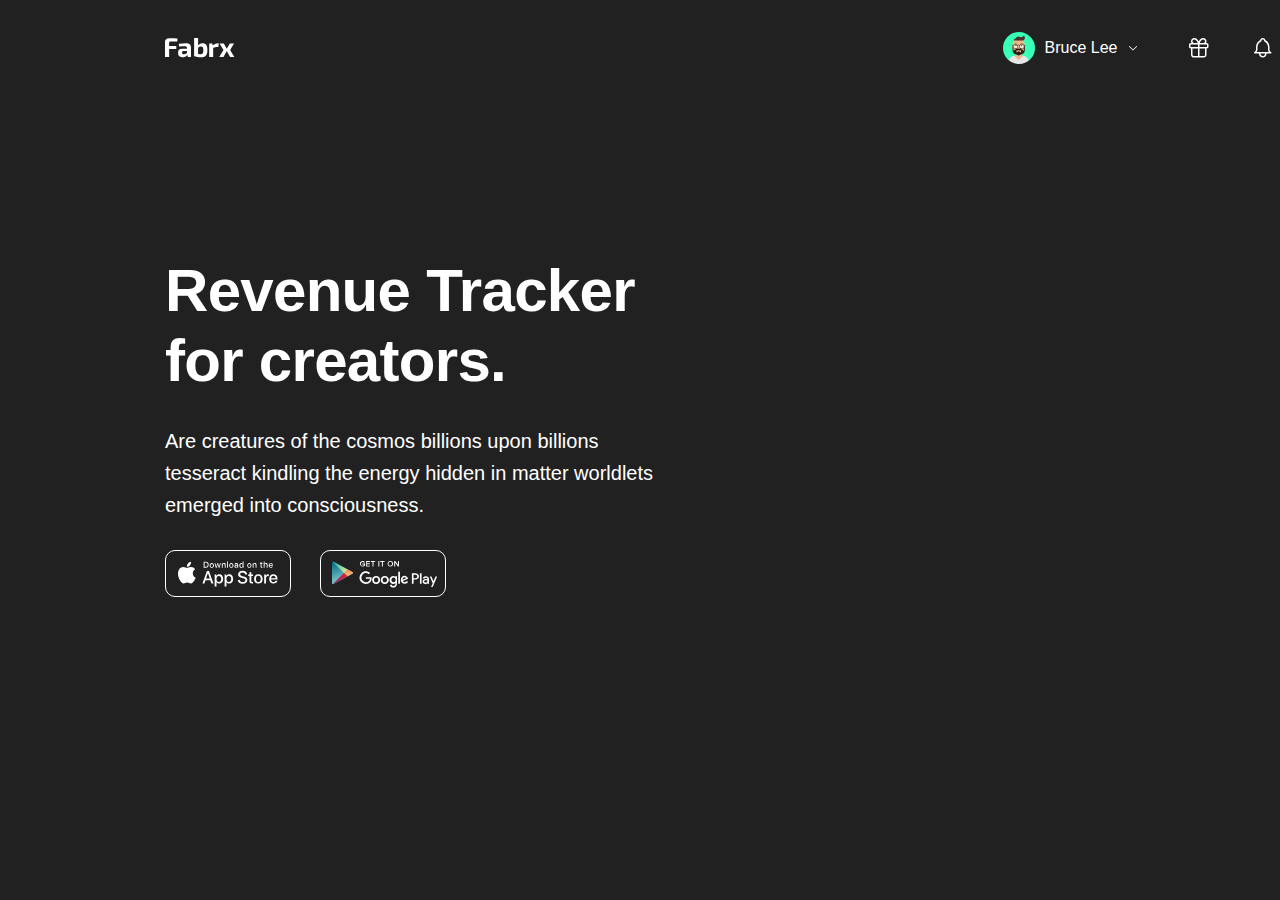
==== saas.html @ 23796266 "header kısmı yapıldı" ====
<!DOCTYPE html>
<html lang="tr">
<head>
    <meta charset="UTF-8">
    <meta name="viewport" content="width=device-width, initial-scale=1.0">
    <title>SAAS</title>
    <link rel="stylesheet" href="assets/css/reset.css">
    <link rel="stylesheet" href="assets/css/saas.css">
</head>
<body>
    <div class="container">

         <div class="header">
                <a href="saas.html"><img src="assets/img/Logo.svg" alt="Fabrx"></a>
                
                <div class="user">
                    <a href="#"><img src="assets/img/avatar.png" alt="Bruce Lee"></a>
                    <a href="#">Bruce Lee</a>
                    <img src="assets/img/arrow-icon.svg" alt="arrow">

                    
                </div>
                <div class="icons">
                    <img src="assets/img/Icon 01.svg" alt="gift" >
                    <img src="assets/img/Icon 02.svg" alt="notification">
                </div>

            </div>
            
            <div class="hero">
                <div class="content">
                    <h2>Revenue Tracker <br> for creators.</h2>
                    <p>Are creatures of the cosmos billions upon billions <br> tesseract kindling 
                        the energy hidden in matter worldlets <br> emerged into consciousness.</p>
                        <div class="uygulama">
                            <img src="assets/img/App-Store.svg" >
                        <img src="assets/img/google-play-badge.svg">
                        </div>
                        
                </div>

            </div>
        </div>
    
   
</body>
</html>
---- assets/css/saas.css ----
*{
    box-sizing: border-box;
}


body{
background: #212121;
font-family:'Segoe UI', Tahoma, Geneva, Verdana, sans-serif;
} 

a{
    text-decoration: none;
}


.container
{ 
    width: 1440px;
    margin: auto;
    background: rgba(216, 216, 216, 0.00);
    
}
.header
{    margin: 32px 165px;
    display: flex;
    justify-content: space-between;
    align-items: center;

}
.header img{
    display: block;
    max-width: 100%;

}
.user a{
color: var(--neutral-white, #FFF);
text-align: right;
font-size: 16px;
font-style: normal;
font-weight: 400;
line-height: 28px; /* 175% */
}


.user
{
    display: flex;
    gap:10px;
    align-items: center;
    padding-left:720px;
    
    

}

.user img{
    border-radius: 50%;
}
.icons
{
    display:inline-flex;
    align-items: center;
    gap:40px;
}

.content
{   display: flex;
    margin: 140px 165px;
    flex-direction: column;
    align-items: flex-start;
    gap: 29px;
    align-self: stretch;
    

}
.content h2
{  margin-top: 52px;
    color: #FFF;
    font-size: 60px;
    line-height: 70px; /* 116.667% */
    letter-spacing: -0.7px;
    
}
.content p{
   
    color: #FFF;
    font-size: 20px;
    font-style: normal;
    line-height: 32px; /* 160% */
    
        
}
.uygulama
{  
    display: flex;
    gap:29px;
}
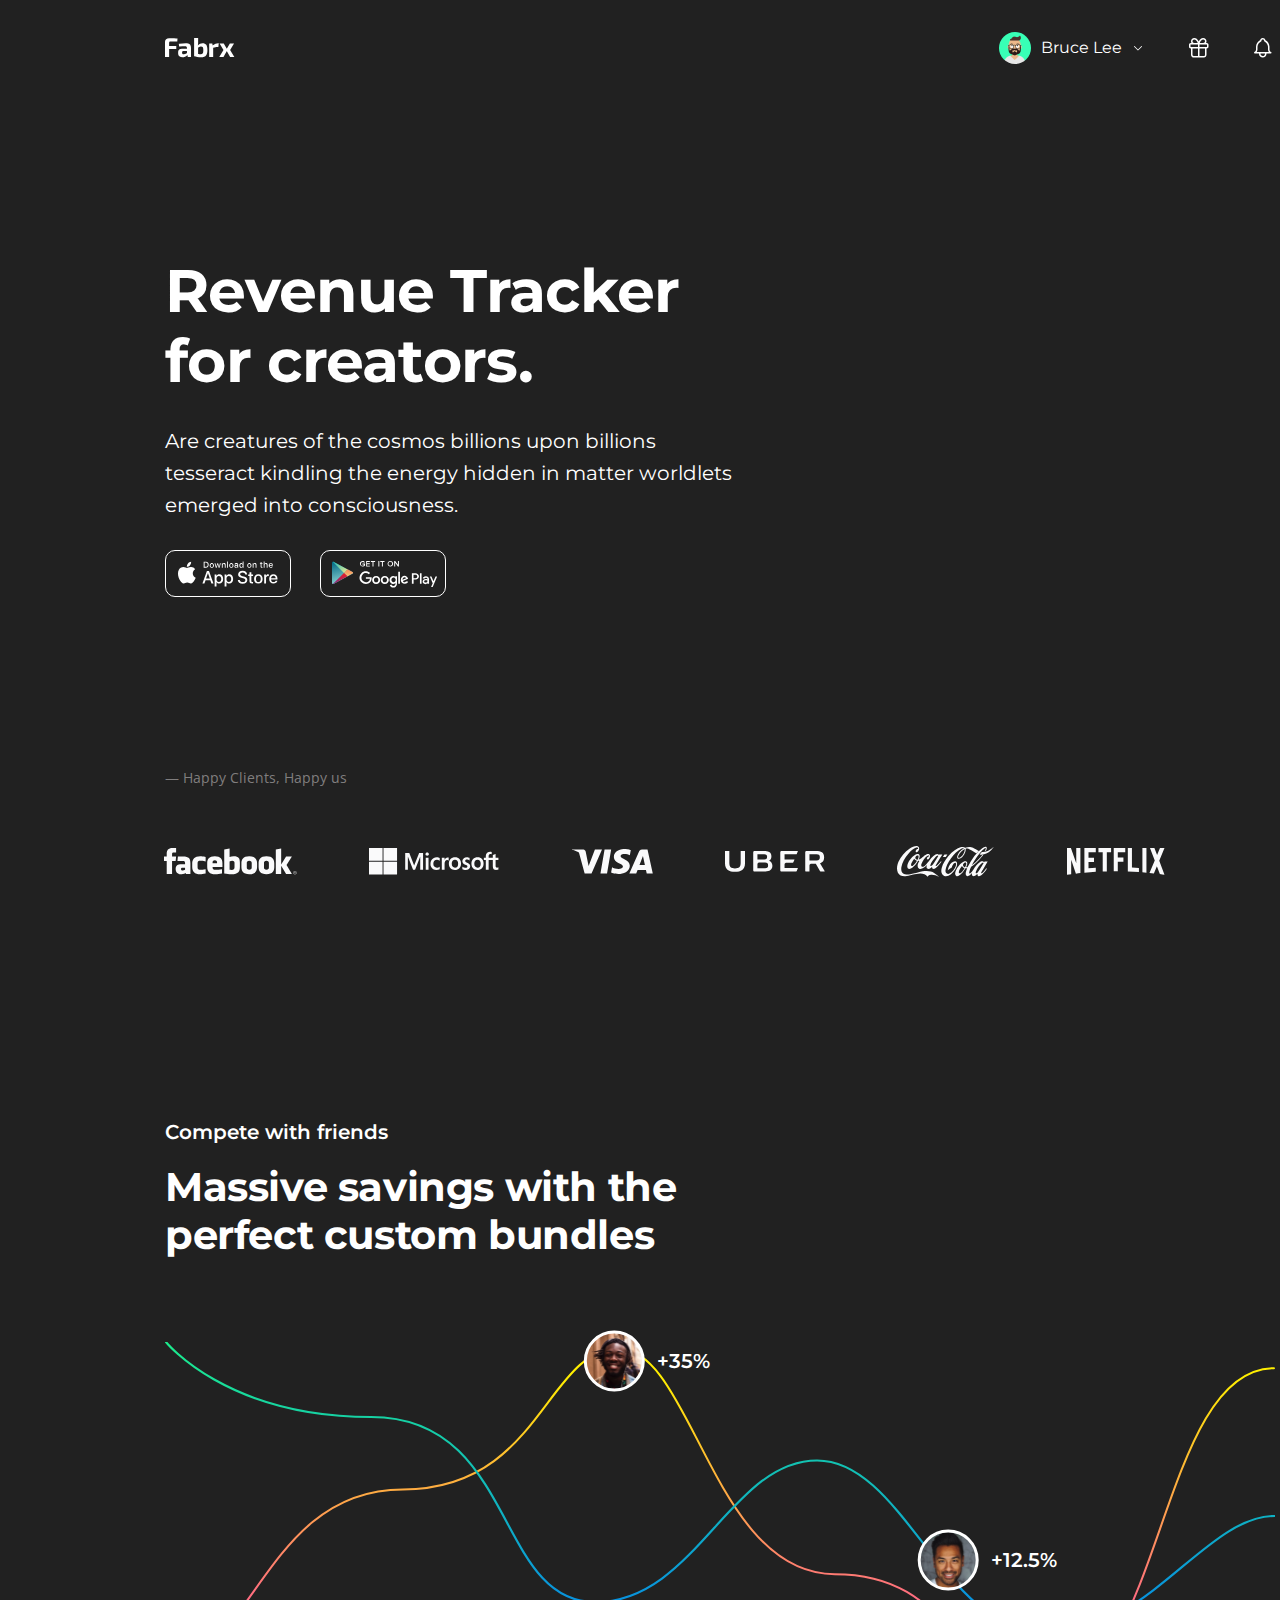
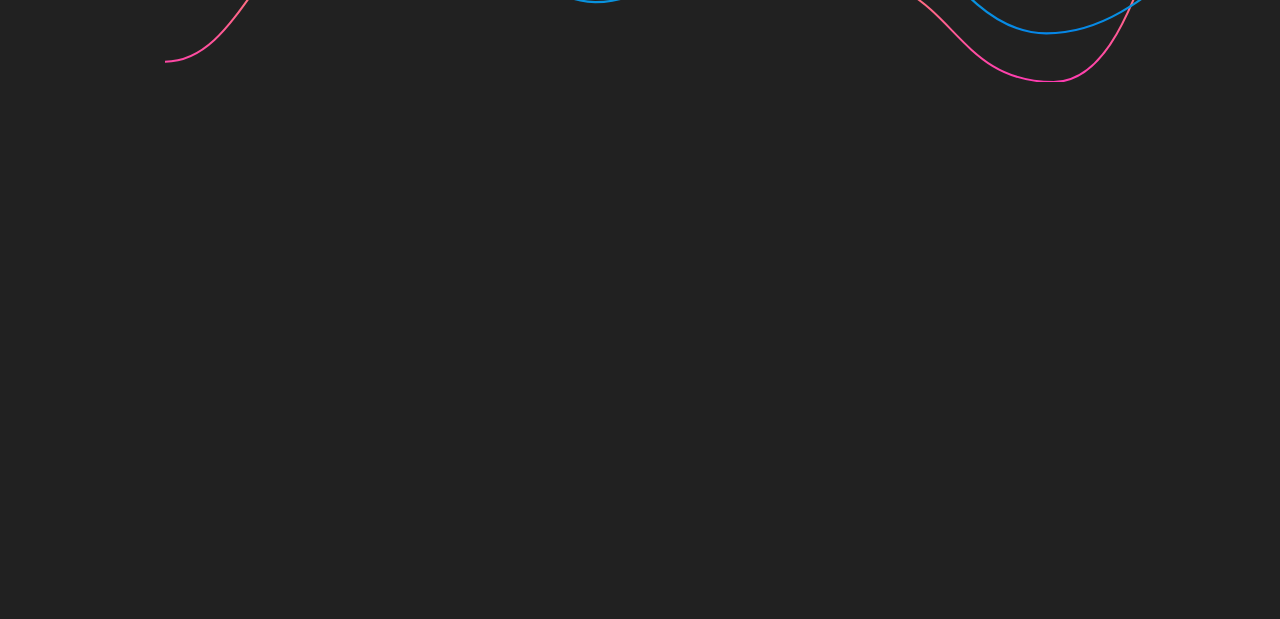
==== commit b6c1b66b: "hero ve section1 kısmı tamamlandı" ====
--- a/saas.html
+++ b/saas.html
@@ -4,6 +4,7 @@
     <meta charset="UTF-8">
     <meta name="viewport" content="width=device-width, initial-scale=1.0">
     <title>SAAS</title>
+    <link href="https://fonts.googleapis.com/css2?family=Gabarito&family=Montserrat:ital,wght@0,100;0,200;0,300;0,400;0,500;0,600;0,700;0,800;1,100;1,200;1,300;1,400;1,500;1,600;1,700&family=Open+Sans&family=Raleway:wght@100&family=Roboto:wght@100;300;400;500;700&family=Rubik:wght@300;700&display=swap" rel="stylesheet">
     <link rel="stylesheet" href="assets/css/reset.css">
     <link rel="stylesheet" href="assets/css/saas.css">
 </head>
@@ -21,8 +22,8 @@
                     
                 </div>
                 <div class="icons">
-                    <img src="assets/img/Icon 01.svg" alt="gift" >
-                    <img src="assets/img/Icon 02.svg" alt="notification">
+                    <img src="assets/img/Icon1.svg" alt="gift" >
+                    <img src="assets/img/Icon2.svg" alt="notification">
                 </div>
 
             </div>
@@ -37,8 +38,63 @@
                         <img src="assets/img/google-play-badge.svg">
                         </div>
                         
+                <div class="Illustration">
+
                 </div>
-
+                </div>
+                <div class="clientlogos">
+                    <p class="logosp">— Happy Clients, Happy us</p>
+                        <div class="logos">
+                
+                <img src="assets/img/Logo-1.svg" alt="" >
+                
+                <img src="assets/img/Logo-3.svg" alt="" >
+                <img src="assets/img/Logo-4.svg" alt="" >
+                <img src="assets/img/Logo-5.svg" alt="" >
+                <img src="assets/img/Logo-6.svg" alt="" >
+                <img src="assets/img/Logo-2.svg" alt="">
+                        </div>
+                </div>
+                
+            </div>
+            <div class="section1">
+                <div class="sectionContent">
+                    <div class="sectionHeader">
+                        <p>Compete with friends</p>
+                        <h2>Massive savings with the <br> perfect custom bundles</h2>
+                        <div class="sectionIllustration">
+                            <div class="graph">
+                                <svg class="yesil" xmlns="http://www.w3.org/2000/svg" width="1110" height="335" viewBox="0 0 1110 335" fill="none">
+                                    <path d="M0.00292969 314.717C87.5974 314.717 99.8607 142.384 237.9 142.384C375.939 142.384 380.997 1.82556 453.861 1.82556C526.724 1.82556 548.315 227.177 669.821 227.177C791.327 227.177 781.546 335 888.681 335C995.816 335 995.221 21.2157 1108.99 21.2157" stroke="url(#paint0_linear_878_101838)" stroke-width="2.00978" stroke-linecap="round" stroke-linejoin="round"/>
+                                    <defs>
+                                      <linearGradient id="paint0_linear_878_101838" x1="36.8266" y1="28.8382" x2="36.8266" y2="335" gradientUnits="userSpaceOnUse">
+                                        <stop stop-color="#FFEE00"/>
+                                        <stop offset="1" stop-color="#FF3CB1"/>
+                                      </linearGradient>
+                                    </defs>
+                                  </svg>
+                                  <svg class="sari" xmlns="http://www.w3.org/2000/svg" width="1110" height="293" viewBox="0 0 1110 293" fill="none">
+                                    <path d="M1110 173.96C1039.91 173.96 983.68 291.403 881.395 291.403C779.109 291.403 739.083 118.484 652.12 118.484C565.158 118.484 530.518 260.108 430.209 260.108C329.9 260.108 351.178 74.9725 206.121 74.9725C61.0636 74.9725 1.00867 0 1.00867 0" stroke="url(#paint0_linear_878_101839)" stroke-width="2.15333" stroke-linecap="round" stroke-linejoin="round"/>
+                                    <defs>
+                                    <linearGradient id="paint0_linear_878_101839" x1="-117.703" y1="365.355" x2="-117.703" y2="-2.74977e-06" gradientUnits="userSpaceOnUse">
+                                    <stop stop-color="#006DFF"/>
+                                    <stop offset="1" stop-color="#1CEC8C"/>
+                                    </linearGradient>
+                                    </defs>
+                                    </svg>
+                                    <div class="user1">
+                                        <img src="assets/img/musteri1.svg" alt="musteri1">
+                                        <p>+35%</p>
+                                    </div>
+                                    <div class="user2">
+                                        <img src="assets/img/musteri2.svg" alt="musteri2">
+                                        <p>+12.5%</p>
+                                    </div>
+                                
+                            </div>
+                        </div>
+                    </div>
+                </div>
             </div>
         </div>
     
--- a/assets/css/saas.css
+++ b/assets/css/saas.css
@@ -5,7 +5,7 @@
 
 body{
 background: #212121;
-font-family:'Segoe UI', Tahoma, Geneva, Verdana, sans-serif;
+font-family: 'Montserrat', sans-serif;
 } 
 
 a{
@@ -56,6 +56,7 @@
 .user img{
     border-radius: 50%;
 }
+
 .icons
 {
     display:inline-flex;
@@ -94,4 +95,115 @@
 {  
     display: flex;
     gap:29px;
-}+}
+
+.logos
+{
+    display: flex;
+    width: 998.451px;
+    height: 31.004px;
+    justify-content: center;
+    align-items: center;
+    gap: 72.405px;
+    flex-shrink: 0;
+    margin-left: 165px;
+}
+
+.logosp{
+  display: flex; 
+color: var(--black-500-gray, #807E7E);
+font-family: 'Open Sans', sans-serif;
+font-size: 14px;
+font-style: normal;
+font-weight: 400;
+line-height: 24px;
+padding-bottom: 56px;
+margin-left: 165px;
+
+}
+
+.sectionContent
+{  
+   display: flex;
+   width: 1109.995px;
+   flex-direction: column;
+   justify-content: center;
+   align-items: flex-start;
+   gap: 72px;
+   margin-top:120px;
+
+}
+
+.sectionHeader{
+    display: flex;
+    width: 665px;
+    flex-direction: column;
+    justify-content: center;
+    align-items: flex-start;
+    gap: 16px;
+    margin: 120px 165px;
+}
+
+.sectionHeader h2{
+    color: var(--neutral-white, #FFF);
+    font-size: 40px;
+    line-height: 48px; /* 120% */
+    letter-spacing: -0.4px;
+}
+
+.sectionHeader p{
+    color: var(--neutral-white, #FFF);
+    font-size: 20px;
+    font-weight: 600;
+    line-height: 30px; /* 150% */
+    }
+
+    .sectionIllustration
+    {   margin-top:72px;
+        width: 1109.992px;
+        
+    }
+
+    .yesil
+    {
+        stroke-width: 2.01px;
+        stroke: #FE0;  
+     }
+
+     .sari
+     {
+        stroke-width: 2.153px;
+        stroke: #006DFF;
+        position: relative;
+        top: -340px;
+        
+     }
+
+     .user1{
+        display: flex;
+        width: 123px;
+        justify-content: center;
+        align-items: center;
+        gap: 12px;
+        position: relative;
+        bottom: 645px;
+        left:420px;
+     }
+     .user2
+     {
+        display: flex;
+        width: 123px;
+        justify-content: center;
+        align-items: center;
+        gap: 12px;
+        position: relative;
+        bottom: 508px;
+        left:760px;
+     }
+ 
+
+
+
+    
+
+    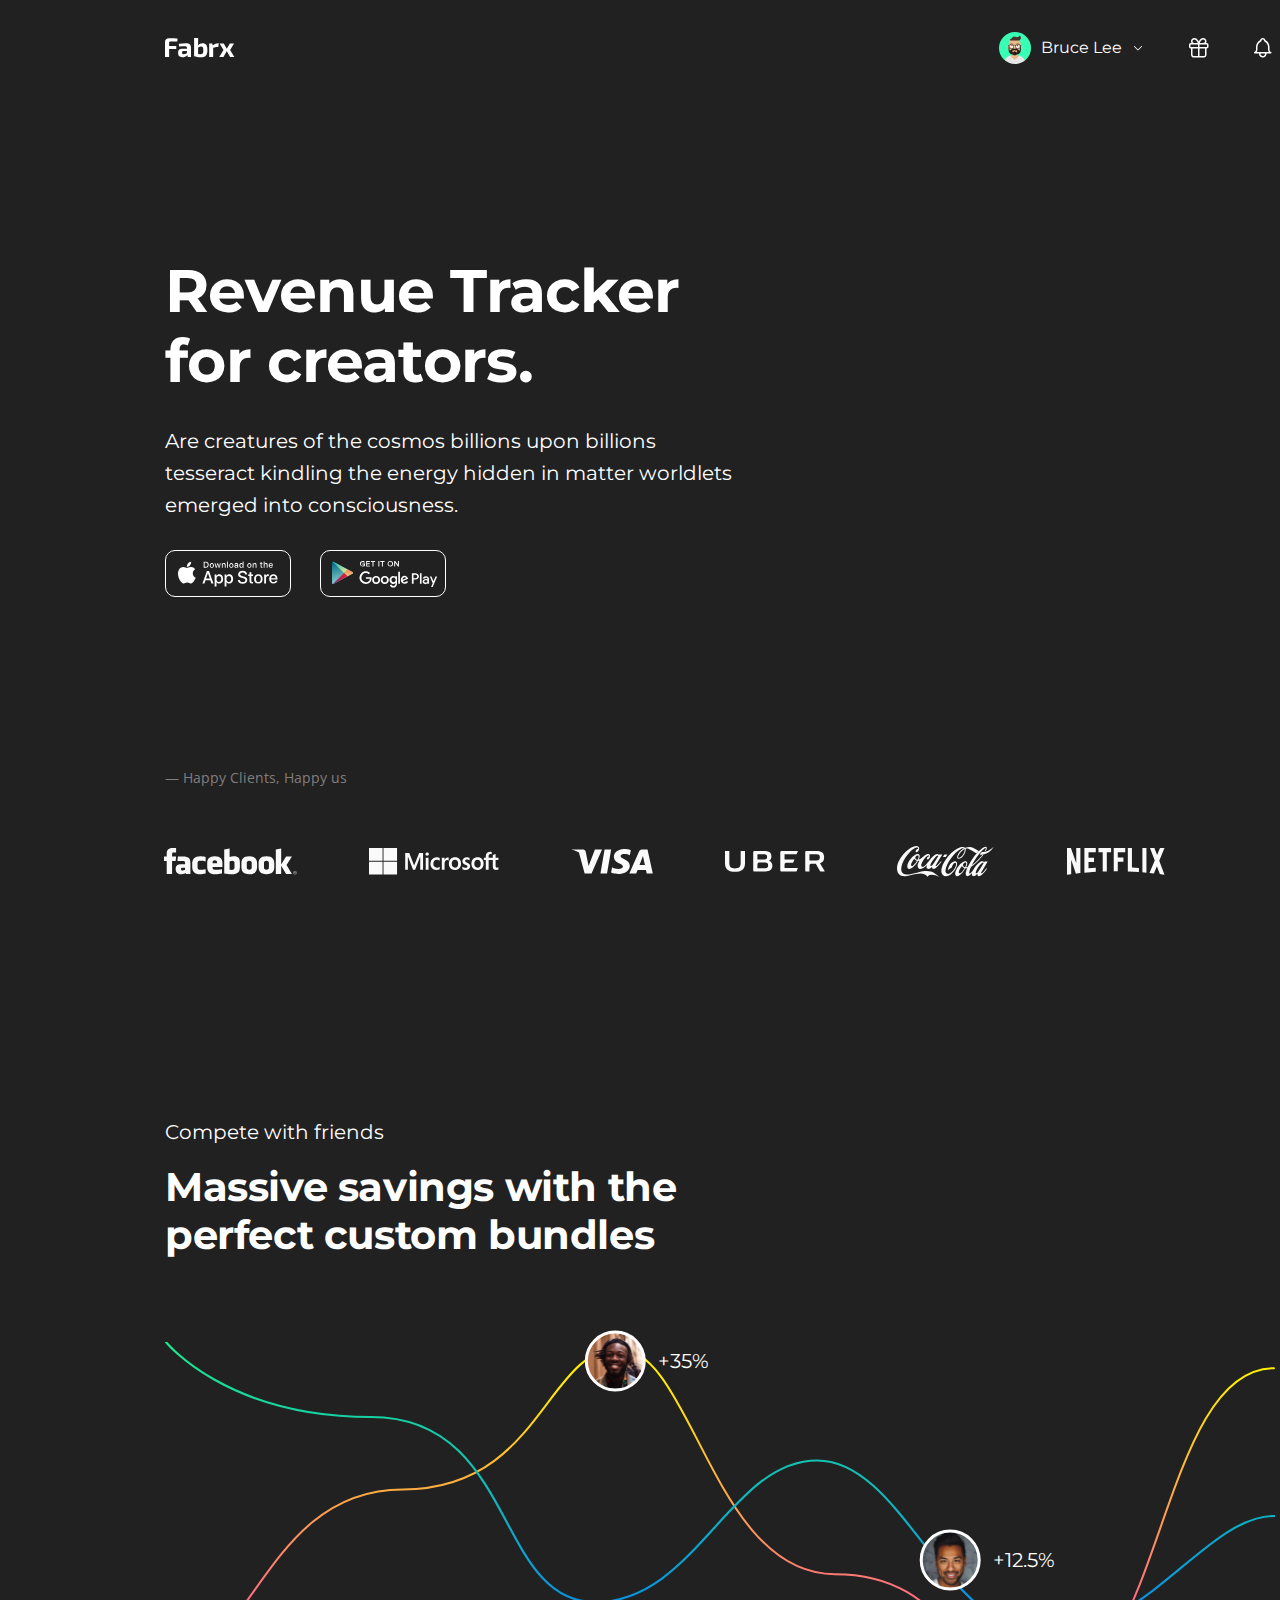
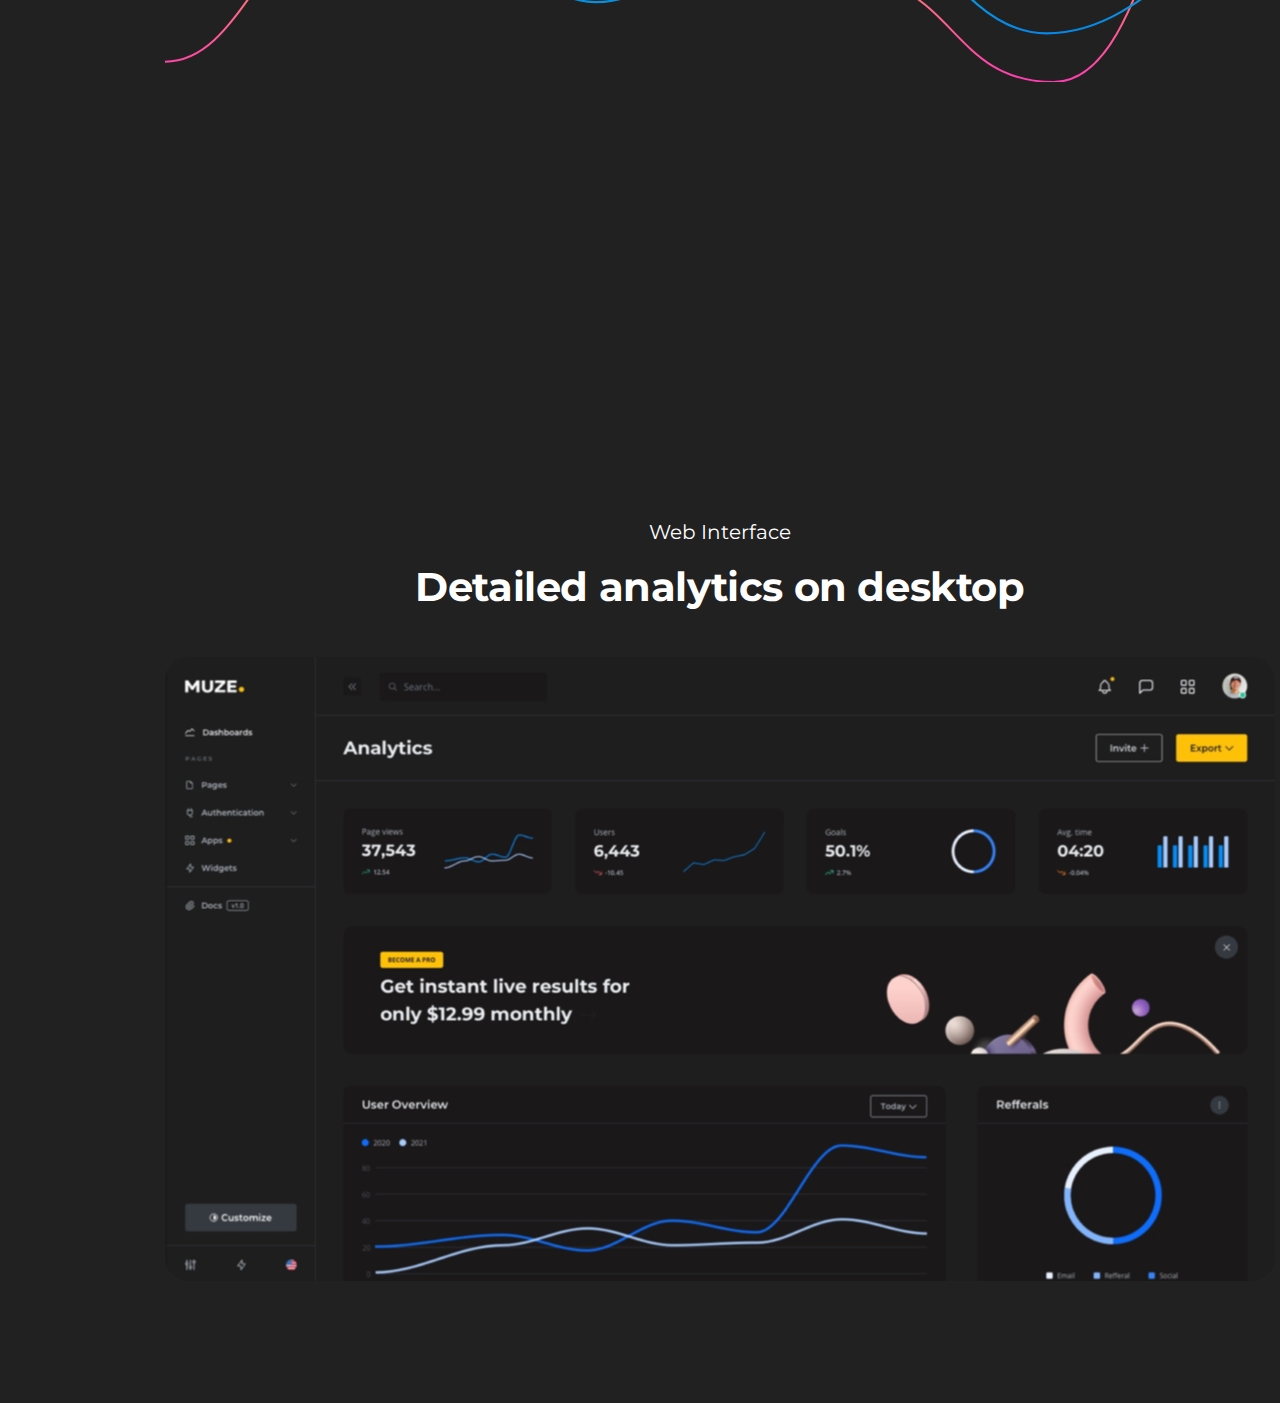
==== commit c6ee4d95: "section3 sayfasyı yapıldı" ====
--- a/saas.html
+++ b/saas.html
@@ -61,7 +61,7 @@
                 <div class="sectionContent">
                     <div class="sectionHeader">
                         <p>Compete with friends</p>
-                        <h2>Massive savings with the <br> perfect custom bundles</h2>
+                        <h3>Massive savings with the <br> perfect custom bundles</h3>
                         <div class="sectionIllustration">
                             <div class="graph">
                                 <svg class="yesil" xmlns="http://www.w3.org/2000/svg" width="1110" height="335" viewBox="0 0 1110 335" fill="none">
@@ -96,6 +96,14 @@
                     </div>
                 </div>
             </div>
+            <div class="section3">
+                <div class="section3Content">
+                    <p>Web Interface</p>
+                    <h3>Detailed analytics on desktop</h3>
+                    <img src="assets/img/section3bg.png" alt="background-img" >
+
+                </div>
+            </div>
         </div>
     
    
--- a/assets/css/saas.css
+++ b/assets/css/saas.css
@@ -122,6 +122,11 @@
 
 }
 
+.section1
+{
+    height: 1000px;
+
+}
 .sectionContent
 {  
    display: flex;
@@ -144,7 +149,7 @@
     margin: 120px 165px;
 }
 
-.sectionHeader h2{
+.sectionHeader h3{
     color: var(--neutral-white, #FFF);
     font-size: 40px;
     line-height: 48px; /* 120% */
@@ -152,9 +157,8 @@
 }
 
 .sectionHeader p{
-    color: var(--neutral-white, #FFF);
+    color: #FFF;
     font-size: 20px;
-    font-weight: 600;
     line-height: 30px; /* 150% */
     }
 
@@ -201,6 +205,43 @@
         left:760px;
      }
  
+    .section3Content{
+        width: 1110px;
+        height: 766px;
+        margin:120px 165px;
+    }
+    .section3Content p{
+
+        color: var(--neutral-white, #FFF);
+        text-align: center;
+        font-family: 'Montserrat', sans-serif;
+        font-size: 20px;
+        line-height: 30px; /* 150% */
+        margin-bottom:16px;
+    }
+
+    .section3Content h3{
+
+
+        color: var(--neutral-white, #FFF);
+        text-align: center;
+        font-family: 'Montserrat', sans-serif;
+        font-size: 40px;
+        font-style: normal;
+        line-height: 48px; /* 120% */
+        letter-spacing: -0.4px;
+        margin:46px 231px;
+        margin-top:16px;
+    }
+     .section3Content img
+     {
+        border-radius: 24px;
+        background: var(--transparent-transparent-color, rgba(216, 216, 216, 0.00))  lightgray 50% / cover no-repeat;
+        ;
+        width: 1110px;
+        height: 624px;
+     }
+    
 
 
 
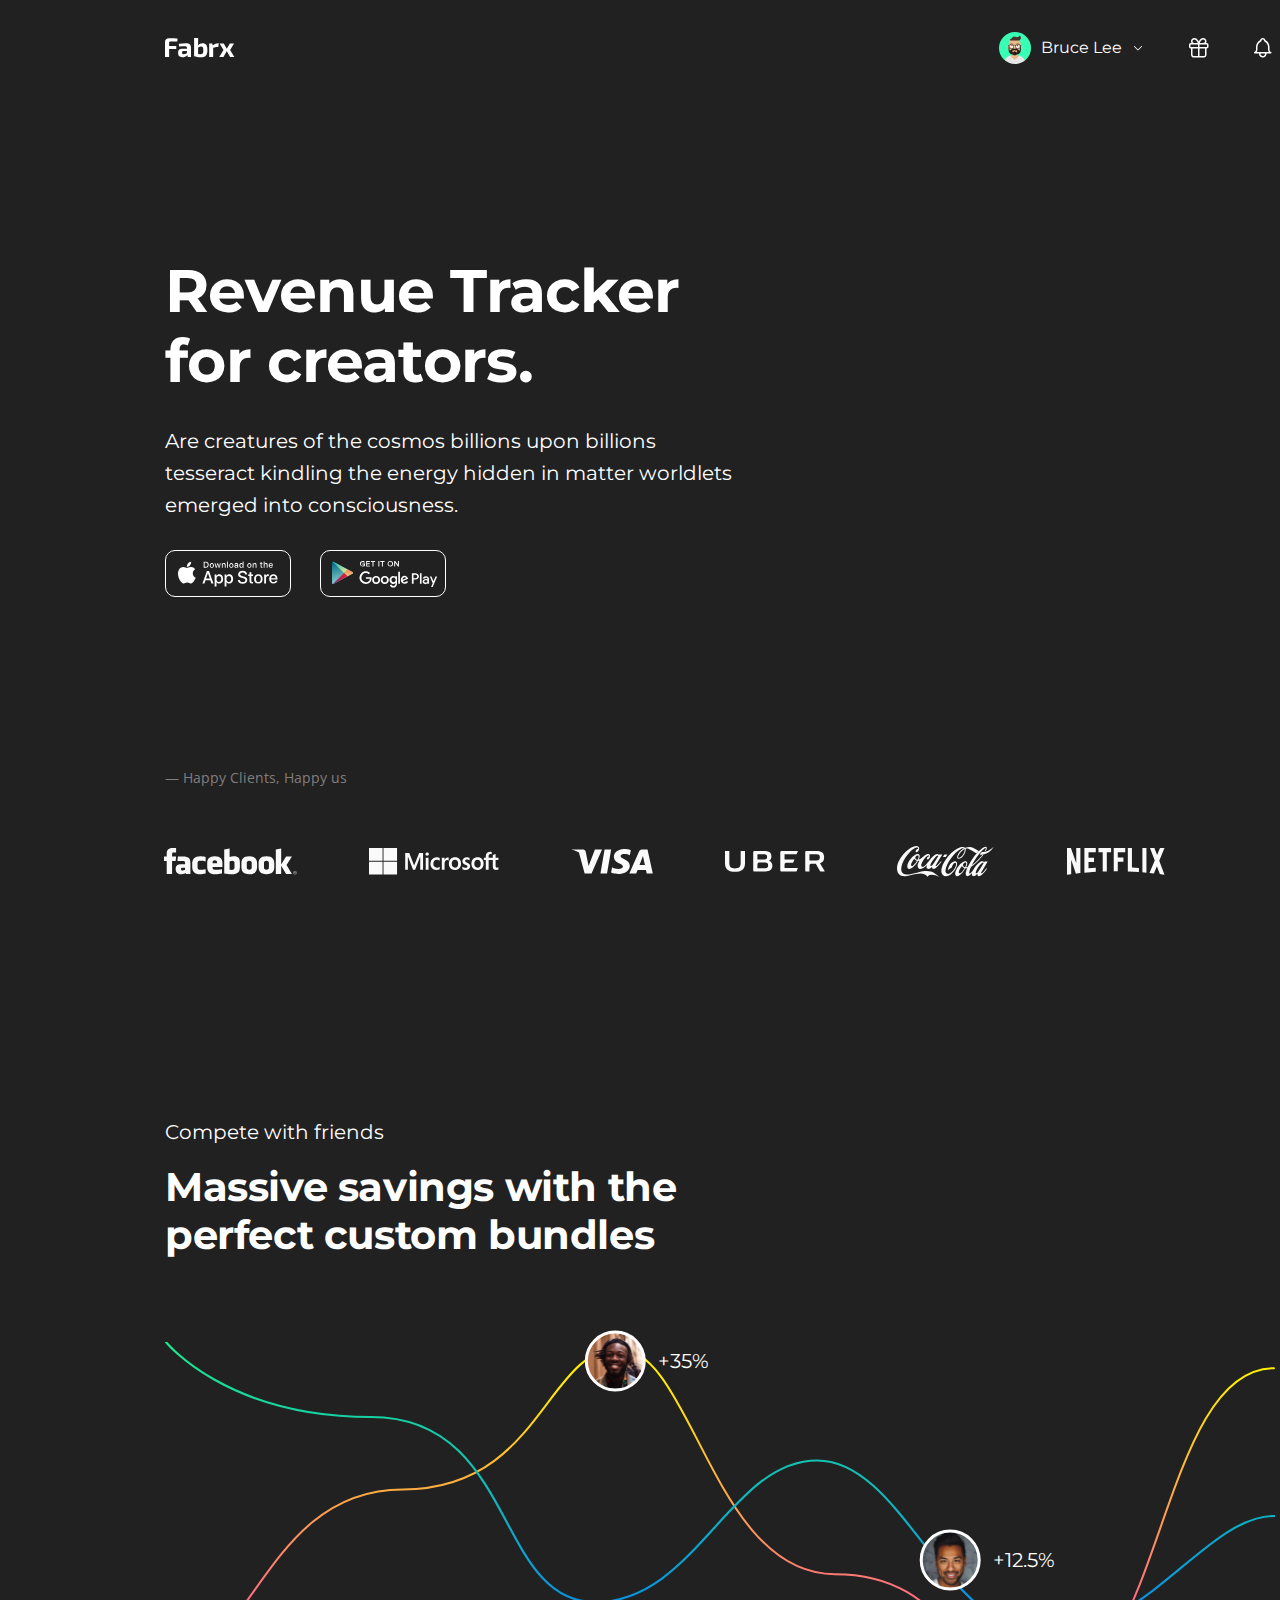
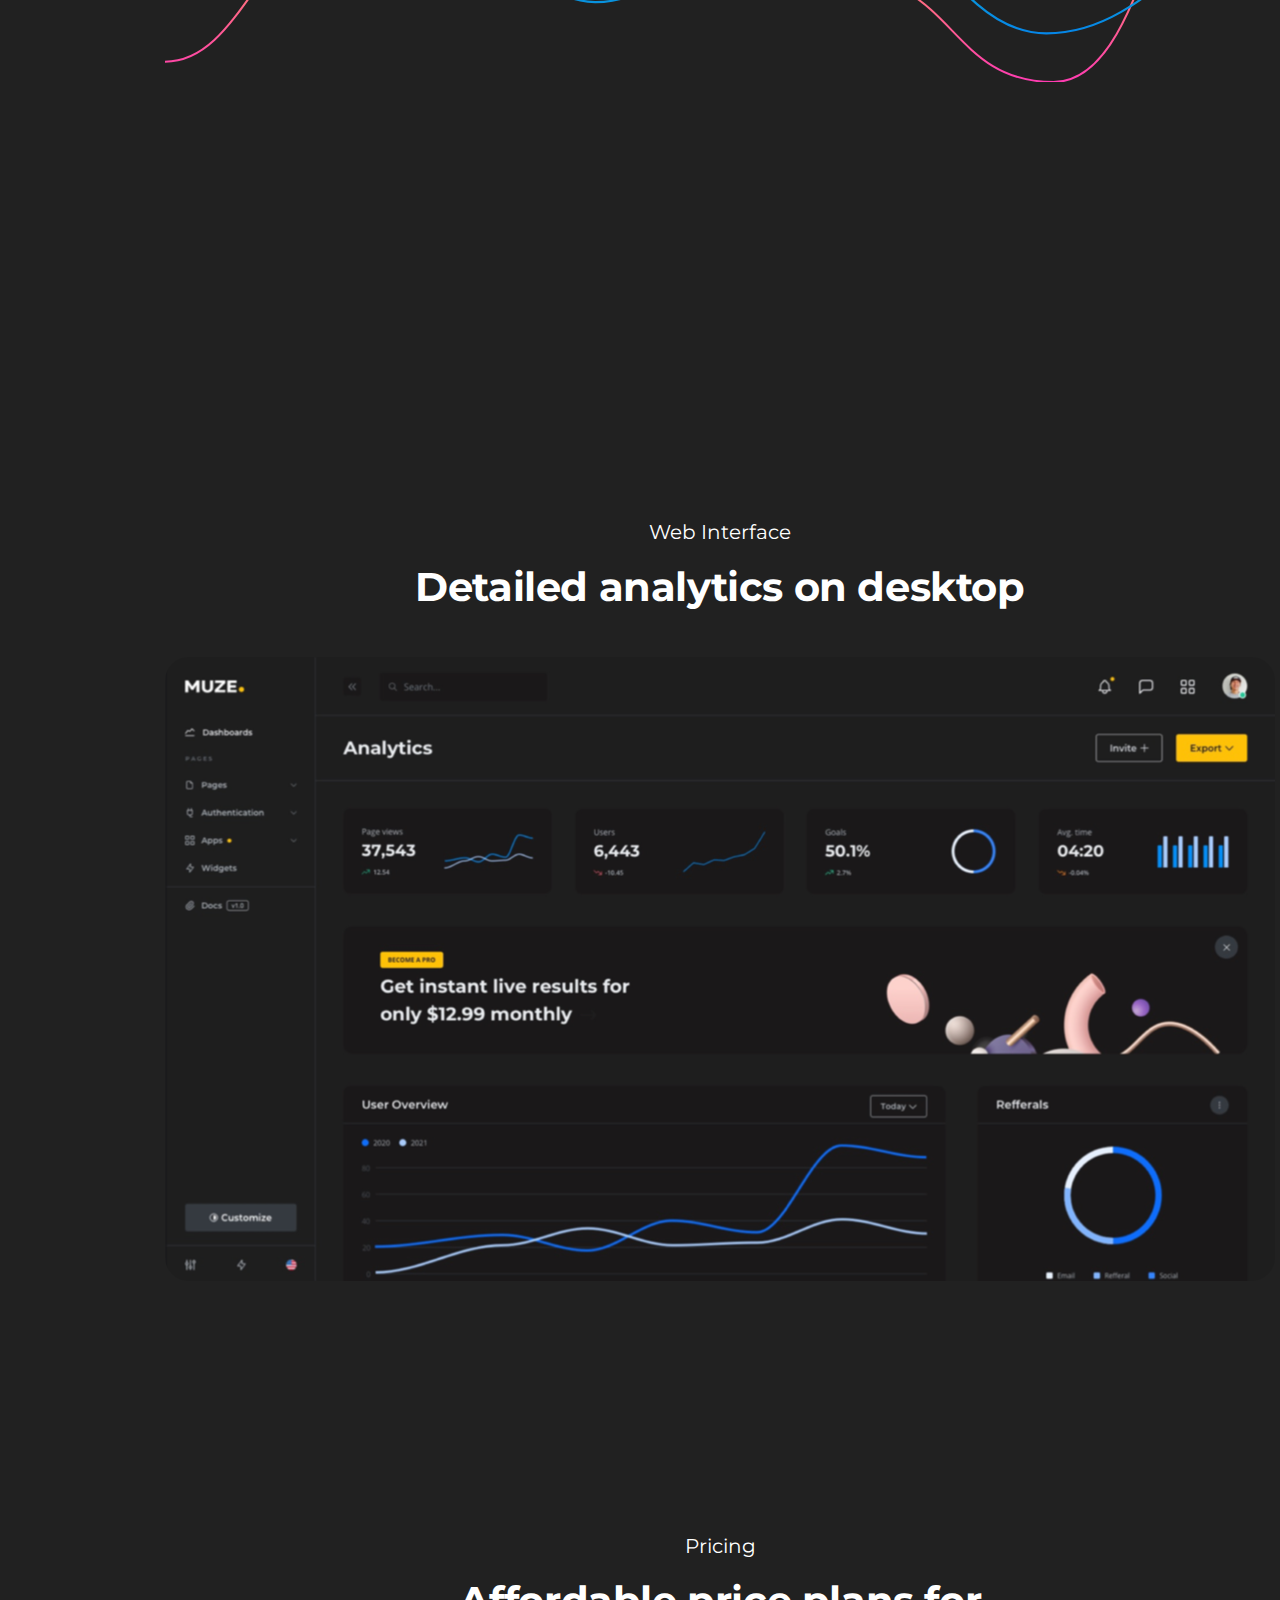
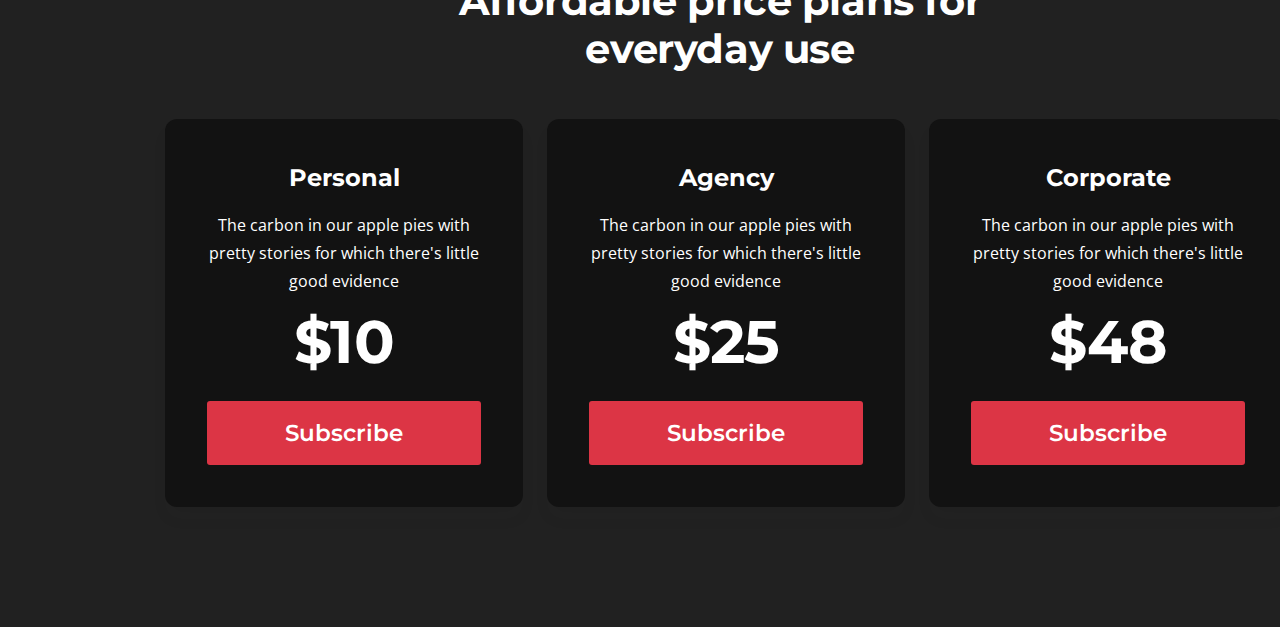
==== commit 3475fde9: "pricing sayfası oluşturuldu" ====
--- a/saas.html
+++ b/saas.html
@@ -104,6 +104,41 @@
 
                 </div>
             </div>
+            <div class="pricing">
+                    <p class="title">Pricing</p>
+                    <h3>Affordable price plans for <br> everyday use</h3>
+                <div class="pricingContent">
+                    
+                    <table class="p1">
+                        <td>
+                        <h5>Personal</h5>
+                        <p>The carbon in our apple pies with <br>  pretty stories for which there's little <br>good evidence </p>
+                        <p class="price">$10</p>
+                        <a href="#" class="btn">Subscribe</a>
+                        </td>
+                        
+                    </table>
+
+                    <table class="p2">
+                        <td><h5>Agency</h5>
+                        <p>The carbon in our apple pies with <br>  pretty stories for which there's little <br>good evidence </p>
+                        <p class="price">$25</p>
+                        <a href="#" class="btn">Subscribe</a></td>
+                    </table>
+
+                    <table class="p3">
+                        <td>
+                            <h5>Corporate</h5>
+                        <p>The carbon in our apple pies with <br>  pretty stories for which there's little <br>good evidence </p>
+                        <p class="price">$48</p>
+                        <a href="#" class="btn">Subscribe</a>
+                    </td>
+                        
+
+                    </table>
+                    
+                </div>
+            </div>
         </div>
     
    
--- a/assets/css/saas.css
+++ b/assets/css/saas.css
@@ -207,7 +207,6 @@
  
     .section3Content{
         width: 1110px;
-        height: 766px;
         margin:120px 165px;
     }
     .section3Content p{
@@ -244,6 +243,120 @@
     
 
 
+     .pricing
+     {
+        width: 1440px;
+        margin-top: 250px;
+       
+        
+
+        
+       
+     }
+
+     .pricing .title
+     {
+        color: var(--neutral-white, #FFF);
+        text-align: center;
+        font-family: 'Montserrat', sans-serif;
+        font-size: 20px;
+        line-height: 30px; /* 150% */
+        
+        
+     }
+
+     .pricing h3
+     {
+        color: var(--neutral-white, #FFF);
+        text-align: center;
+        font-family: 'Montserrat', sans-serif;
+        font-size: 40px;
+        line-height: 48px; /* 120% */
+        letter-spacing: -0.4px;
+        margin:46px 231px;
+        margin-top:16px;
+     }
+
+     .p1 , .p2 , .p3
+     {
+        display: flex;
+        padding: 40px;
+        align-items: flex-start;
+        border-radius: 12px;
+        background: var(--black-900, #121212);
+        box-shadow: 0px 12px 16px 0px rgba(40, 41, 61, 0.04);
+     }
+
+
+     .btn
+     {
+        display: flex;
+        width: 274px;
+        padding: 16px 72px;
+        justify-content: center;
+        align-items: flex-start;
+        gap: 16px;
+        border-radius: 3px;
+        background: var(--system-danger-500-base, #DC3545);
+        text-decoration: none;
+        color: var(--neutral-white, #FFF);
+        text-align: center;
+        font-family: 'Montserrat', sans-serif;
+        font-size: 23px;
+        font-style: normal;
+        font-weight: 600;
+        line-height: 32px; /* 139.13% */
+
+     }
+     .pricingContent
+     {
+        
+        display: flex;
+        width: 1110px;
+        align-items: flex-start;
+        gap: 24px;
+        margin: 0  165px 120px ;
+       
+     }
+
+     .pricingContent h5{
+        align-self: stretch;
+        text-align: center;
+        color: var(--neutral-white, #FFF);
+        font-family: 'Montserrat', sans-serif;
+        font-size: 24px;
+        line-height: 34px; /* 141.667% */
+        margin-bottom: 16px;
+
+     }
+
+     .pricingContent p{
+
+        align-self: stretch;
+        color: var(--neutral-white, #FFF);
+        text-align: center;
+        font-family: 'Open Sans', sans-serif;
+        font-size: 16px;
+        font-style: normal;
+        font-weight: 400;
+        line-height: 28px; /* 175% */
+     }
+
+     .pricingContent .price{
+        color: var(--neutral-white, #FFF);
+        text-align: center;
+        font-family: 'Montserrat', sans-serif;
+        font-size: 60px;
+        font-style: normal;
+        font-weight: 700;
+        line-height: 70px; /* 116.667% */
+        letter-spacing: -0.7px;
+        margin-top: 12px;
+        margin-bottom: 24px;
+     }
+
+
+
 
     
 
